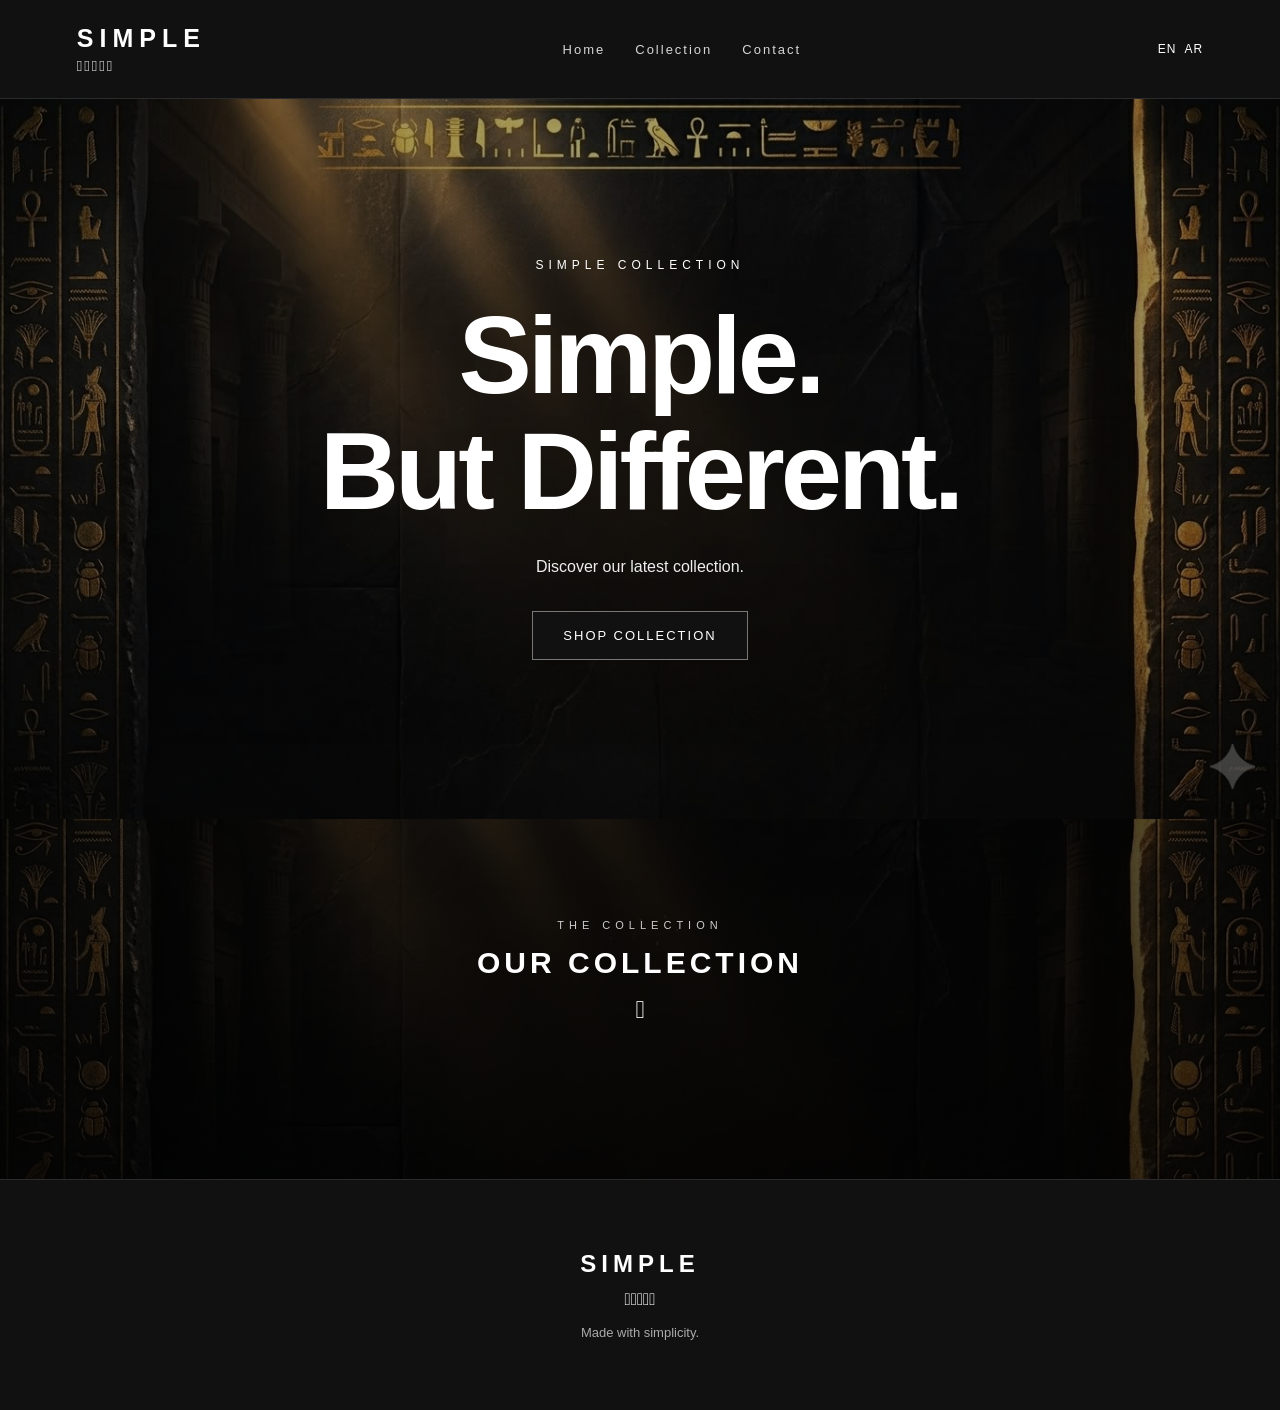
==== index.html @ 3745e24d "Update index.html" ====
<!DOCTYPE html>
<html lang="en">
<head>
    <meta charset="UTF-8">
    <meta
        name="viewport"
        content="width=device-width, initial-scale=1.0"
    >
    <title>SIMPLE</title>
    <link
        rel="stylesheet"
        href="style.css"
    >
</head>
<body>
    <!-- =========================
         HEADER
         ========================= -->
    <header>
        <a
            href="index.html"
            class="logo"
        >
            <div class="logo-main">
                SIMPLE
            </div>
            <div class="logo-hieroglyph">
                𓋹𓅓𓊃𓏏𓃭
            </div>
        </a>
        <nav>
            <a href="#home">
                Home
            </a>
            <a href="#collection">
                Collection
            </a>
            <a href="#contact">
                Contact
            </a>
        </nav>
        <div class="language">
            <button type="button">
                EN
            </button>
            <button type="button">
                AR
            </button>
        </div>
    </header>
    <!-- =========================
         MAIN
         ========================= -->
    <main>
        <!-- HERO -->
        <section
            id="home"
            class="hero"
        >
            <div class="hero-content">
                <p class="small-title">
                    SIMPLE COLLECTION
                </p>
                <h1>
                    Simple.<br>
                    But Different.
                </h1>
                <p class="hero-description">
                    Discover our latest collection.
                </p>
                <a
                    href="#collection"
                    class="shop-button"
                >
                    SHOP COLLECTION
                </a>
            </div>
        </section>
        <!-- =========================
             COLLECTION
             ========================= -->
        <section
            id="collection"
            class="collection"
        >
            <div class="collection-heading">
                <p class="collection-small-title">
                    THE COLLECTION
                </p>
                <h2>
                    OUR COLLECTION
                </h2>
                <span class="collection-symbol">
                    𓂀
                </span>
            </div>
            <div
                id="products-container"
            ></div>
        </section>
    </main>
    <!-- =========================
         FOOTER
         ========================= -->
    <footer id="contact">
        <h2>
            SIMPLE
        </h2>
        <div class="footer-hieroglyph">
            𓋹𓅓𓊃𓏏𓃭
        </div>
        <p>
            Made with simplicity.
        </p>
    </footer>
    <!-- =========================
         PRODUCT DATA
         ========================= -->
    <script src="products.js"></script>
    <!-- =========================
         MAIN SCRIPT
         ========================= -->
    <script>
        async function displayProducts() {
            const container =
                document.getElementById(
                    "products-container"
                );
            /*
             * Wait for Google Sheets
             * products to load.
             */
            const loadedProducts =
                await loadProducts();
            /*
             * Clear old products.
             */
            container.innerHTML = "";
            /*
             * Create product cards.
             */
            loadedProducts.forEach(
                product => {
                    const card =
                        document.createElement(
                            "div"
                        );
                    card.className =
                        "product-card";
                    /*
                     * Use the newest image
                     * coming from Google Sheets.
                     */
                    const productImage =
                        product.image ||
                        (
                            Array.isArray(
                                product.images
                            )
                                ? product.images[0]
                                : ""
                        );
                    card.innerHTML = `
                        <div
                            class="product-image-wrapper"
                        >
                            <img
                                src="${productImage}"
                                alt="${product.name}"
                                class="product-image"
                            >
                        </div>
                        <div
                            class="product-card-content"
                        >
                            <div
                                class="product-symbol"
                            >
                                𓂀
                            </div>
                            <h3>
                                ${product.name}
                            </h3>
                            <p
                                class="product-price"
                            >
                                ${product.price} EGP
                            </p>
                            <a
                                href="product.html?id=${product.id}"
                                class="product-order-button"
                            >
                                ORDER NOW
                            </a>
                        </div>
                    `;
                    container.appendChild(
                        card
                    );
                }
            );
        }
        /*
         * Start loading products.
         */
        displayProducts();
    </script>
</body>
</html>
---- style.css ----
* {
    margin: 0;
    padding: 0;
    box-sizing: border-box;
}
html {
    scroll-behavior: smooth;
}
body {
    font-family: Arial, sans-serif;
    background: #0b0b0b;
    color: #ffffff;
}
/* =========================
   HEADER
========================= */
header {
    width: 100%;
    padding: 24px 6%;
    display: flex;
    justify-content: space-between;
    align-items: center;
    background: #111111;
    border-bottom: 1px solid #2b2b2b;
    position: relative;
    z-index: 10;
}
.logo {
    text-decoration: none;
    display: flex;
    flex-direction: column;
    align-items: flex-start;
}
.logo-main {
    font-size: 25px;
    font-weight: bold;
    letter-spacing: 6px;
    color: #ffffff;
}
.logo-hieroglyph {
    font-size: 15px;
    margin-top: 4px;
    letter-spacing: 2px;
    color: #ffffff;
}
nav {
    display: flex;
    gap: 30px;
}
nav a {
    text-decoration: none;
    color: #d6d6d6;
    font-size: 13px;
    letter-spacing: 2px;
    transition: 0.3s;
}
nav a:hover {
    color: #ffffff;
}
.language {
    display: flex;
    gap: 8px;
}
.language button {
    background: none;
    border: none;
    color: #ffffff;
    cursor: pointer;
    font-size: 12px;
    letter-spacing: 1px;
}
/* =========================
   HERO
========================= */
.hero {
    min-height: 80vh;
    display: flex;
    justify-content: center;
    align-items: center;
    text-align: center;
    padding: 70px 20px;
    background-image:
        linear-gradient(
            rgba(0, 0, 0, 0.35),
            rgba(0, 0, 0, 0.55)
        ),
        url("hero-bg.jpg.jpeg");
    background-size: cover;
    background-position: center;
    background-repeat: no-repeat;
    color: #ffffff;
}
.hero-content {
    max-width: 900px;
}
.small-title {
    font-size: 12px;
    letter-spacing: 5px;
    margin-bottom: 25px;
}
.hero h1 {
    font-size: clamp(55px, 9vw, 110px);
    line-height: 1.05;
    letter-spacing: -4px;
    margin-bottom: 30px;
}
.hero-description {
    font-size: 16px;
    margin-bottom: 35px;
    color: #eeeeee;
}
.shop-button {
    display: inline-block;
    text-decoration: none;
    color: #ffffff;
    background: #111111;
    border: 1px solid #777777;
    padding: 16px 30px;
    font-size: 13px;
    letter-spacing: 2px;
    transition: 0.3s;
}
.shop-button:hover {
    background: #ffffff;
    color: #111111;
}
/* =========================
   COLLECTION
========================= */
.collection {
    position: relative;
    padding: 100px 6%;
    background-image:
        linear-gradient(
            rgba(0, 0, 0, 0.68),
            rgba(0, 0, 0, 0.78)
        ),
        url("hero-bg.jpg.jpeg");
    background-size: cover;
    background-position: center;
    background-repeat: no-repeat;
    color: #ffffff;
}
.collection-heading {
    text-align: center;
    margin-bottom: 55px;
}
.collection-small-title {
    font-size: 11px;
    letter-spacing: 5px;
    margin-bottom: 15px;
    color: #cccccc;
}
.collection h2 {
    color: #ffffff;
    font-size: 30px;
    letter-spacing: 4px;
}
.collection-symbol {
    display: block;
    margin-top: 15px;
    font-size: 25px;
}
/* =========================
   PRODUCTS GRID
========================= */
#products-container {
    display: grid;
    grid-template-columns:
        repeat(auto-fit, minmax(280px, 300px));
    justify-content: center;
    gap: 45px;
}
/* =========================
   PRODUCT CARD
========================= */
.product-card {
    width: 100%;
    text-align: center;
    background: rgba(10, 10, 10, 0.82);
    border: 1px solid rgba(255, 255, 255, 0.15);
    overflow: hidden;
    transition: transform 0.3s ease,
                border-color 0.3s ease;
}
.product-card:hover {
    transform: translateY(-6px);
    border-color: rgba(255, 255, 255, 0.4);
}
/* PRODUCT IMAGE */
.product-image-wrapper {
    width: 100%;
    height: 390px;
    overflow: hidden;
}
.product-image {
    width: 100%;
    height: 100%;
    object-fit: cover;
    display: block;
    transition: transform 0.5s ease;
}
.product-card:hover .product-image {
    transform: scale(1.03);
}
/* PRODUCT INFO */
.product-card-content {
    padding: 24px 20px 28px;
}
.product-symbol {
    font-size: 18px;
    margin-bottom: 8px;
}
.product-card h3 {
    font-size: 18px;
    letter-spacing: 2px;
    color: #ffffff;
}
.product-price {
    margin: 12px 0 20px;
    color: #d6d6d6;
    font-size: 14px;
    letter-spacing: 1px;
}
/* ORDER BUTTON */
.product-order-button {
    display: inline-block;
    text-decoration: none;
    padding: 13px 28px;
    background: #171717;
    border: 1px solid #777777;
    color: #ffffff;
    font-size: 12px;
    letter-spacing: 2px;
    transition: 0.3s;
}
.product-order-button:hover {
    background: #ffffff;
    color: #111111;
}
/* =========================
   PRODUCT PAGE
========================= */
.product-page {
    min-height: 80vh;
    display: grid;
    grid-template-columns:
        minmax(300px, 1fr)
        minmax(300px, 1fr);
    gap: 70px;
    padding: 80px 7%;
    background-image:
        linear-gradient(
            rgba(0, 0, 0, 0.65),
            rgba(0, 0, 0, 0.78)
        ),
        url("hero-bg.jpg.jpeg");
    background-size: cover;
    background-position: center;
}
/* PRODUCT IMAGE */
.product-images {
    display: flex;
    justify-content: center;
    align-items: flex-start;
}
#main-product-image {
    width: 100%;
    max-width: 520px;
    height: 650px;
    object-fit: cover;
    display: block;
    border: 1px solid rgba(255, 255, 255, 0.15);
}
/* PRODUCT INFO */
.product-info {
    padding: 20px 0;
}
.product-info h1 {
    font-size: clamp(35px, 5vw, 65px);
    letter-spacing: 3px;
    margin-bottom: 15px;
}
#product-price {
    font-size: 18px;
    color: #d6d6d6;
    margin-bottom: 40px;
}
/* OPTIONS */
.product-option {
    margin-bottom: 30px;
}
.product-option h3 {
    font-size: 12px;
    letter-spacing: 2px;
    margin-bottom: 12px;
    color: #cccccc;
}
#colors,
#sizes {
    display: flex;
    flex-wrap: wrap;
    gap: 10px;
}
.option-button {
    padding: 11px 20px;
    background: #111111;
    border: 1px solid #666666;
    color: #ffffff;
    cursor: pointer;
    font-size: 12px;
    letter-spacing: 1px;
    transition: 0.3s;
}
.option-button:hover,
.option-button.active {
    background: #ffffff;
    color: #111111;
}
/* QUANTITY */
#quantity {
    width: 100px;
    padding: 12px;
    background: #111111;
    border: 1px solid #666666;
    color: #ffffff;
    font-size: 14px;
}
/* ORDER DETAILS */
.order-details {
    margin-top: 45px;
    padding-top: 35px;
    border-top: 1px solid rgba(255, 255, 255, 0.15);
}
.order-details h2 {
    font-size: 18px;
    letter-spacing: 3px;
    margin-bottom: 25px;
}
/* FORM */
#productOrderForm {
    display: flex;
    flex-direction: column;
    gap: 14px;
}
#productOrderForm input,
#productOrderForm textarea {
    width: 100%;
    padding: 15px;
    background: rgba(15, 15, 15, 0.9);
    border: 1px solid #555555;
    color: #ffffff;
    outline: none;
    font-family: Arial, sans-serif;
}
#productOrderForm textarea {
    min-height: 120px;
    resize: vertical;
}
#productOrderForm input::placeholder,
#productOrderForm textarea::placeholder {
    color: #999999;
}
#productOrderForm button {
    padding: 16px;
    margin-top: 5px;
    background: #ffffff;
    border: none;
    color: #111111;
    cursor: pointer;
    font-size: 12px;
    letter-spacing: 2px;
    transition: 0.3s;
}
#productOrderForm button:hover {
    background: #cccccc;
}
#order-message {
    margin-top: 18px;
    font-size: 14px;
}
/* =========================
   FOOTER
========================= */
footer {
    padding: 70px 6%;
    text-align: center;
    background: #111111;
    color: #ffffff;
    border-top: 1px solid #2b2b2b;
}
footer h2 {
    color: #ffffff;
    letter-spacing: 5px;
    margin-bottom: 12px;
}
.footer-hieroglyph {
    margin-bottom: 15px;
    font-size: 17px;
}
footer p {
    color: #aaaaaa;
    font-size: 13px;
}
/* =========================
   MOBILE
========================= */
@media (max-width: 800px) {
    header {
        padding: 20px;
    }
    nav {
        display: none;
    }
    .hero {
        min-height: 75vh;
        padding: 60px 20px;
    }
    .hero h1 {
        font-size: 58px;
        letter-spacing: -3px;
    }
    .collection {
        padding: 75px 20px;
    }
    #products-container {
        grid-template-columns: 1fr;
        max-width: 360px;
        margin: auto;
    }
    .product-card {
        width: 100%;
    }
    .product-image-wrapper {
        height: 430px;
    }
    .product-page {
        grid-template-columns: 1fr;
        gap: 40px;
        padding: 55px 20px;
    }
    #main-product-image {
        height: 500px;
        max-width: 100%;
    }
    .product-info {
        padding: 0;
    }
    .product-info h1 {
        font-size: 42px;
    }
}
/* SMALL PHONES */
@media (max-width: 450px) {
    .logo-main {
        font-size: 21px;
        letter-spacing: 4px;
    }
    .logo-hieroglyph {
        font-size: 13px;
    }
    .hero h1 {
        font-size: 48px;
    }
    .small-title {
        letter-spacing: 3px;
    }
    .collection h2 {
        font-size: 24px;
    }
    .product-image-wrapper {
        height: 400px;
    }
}
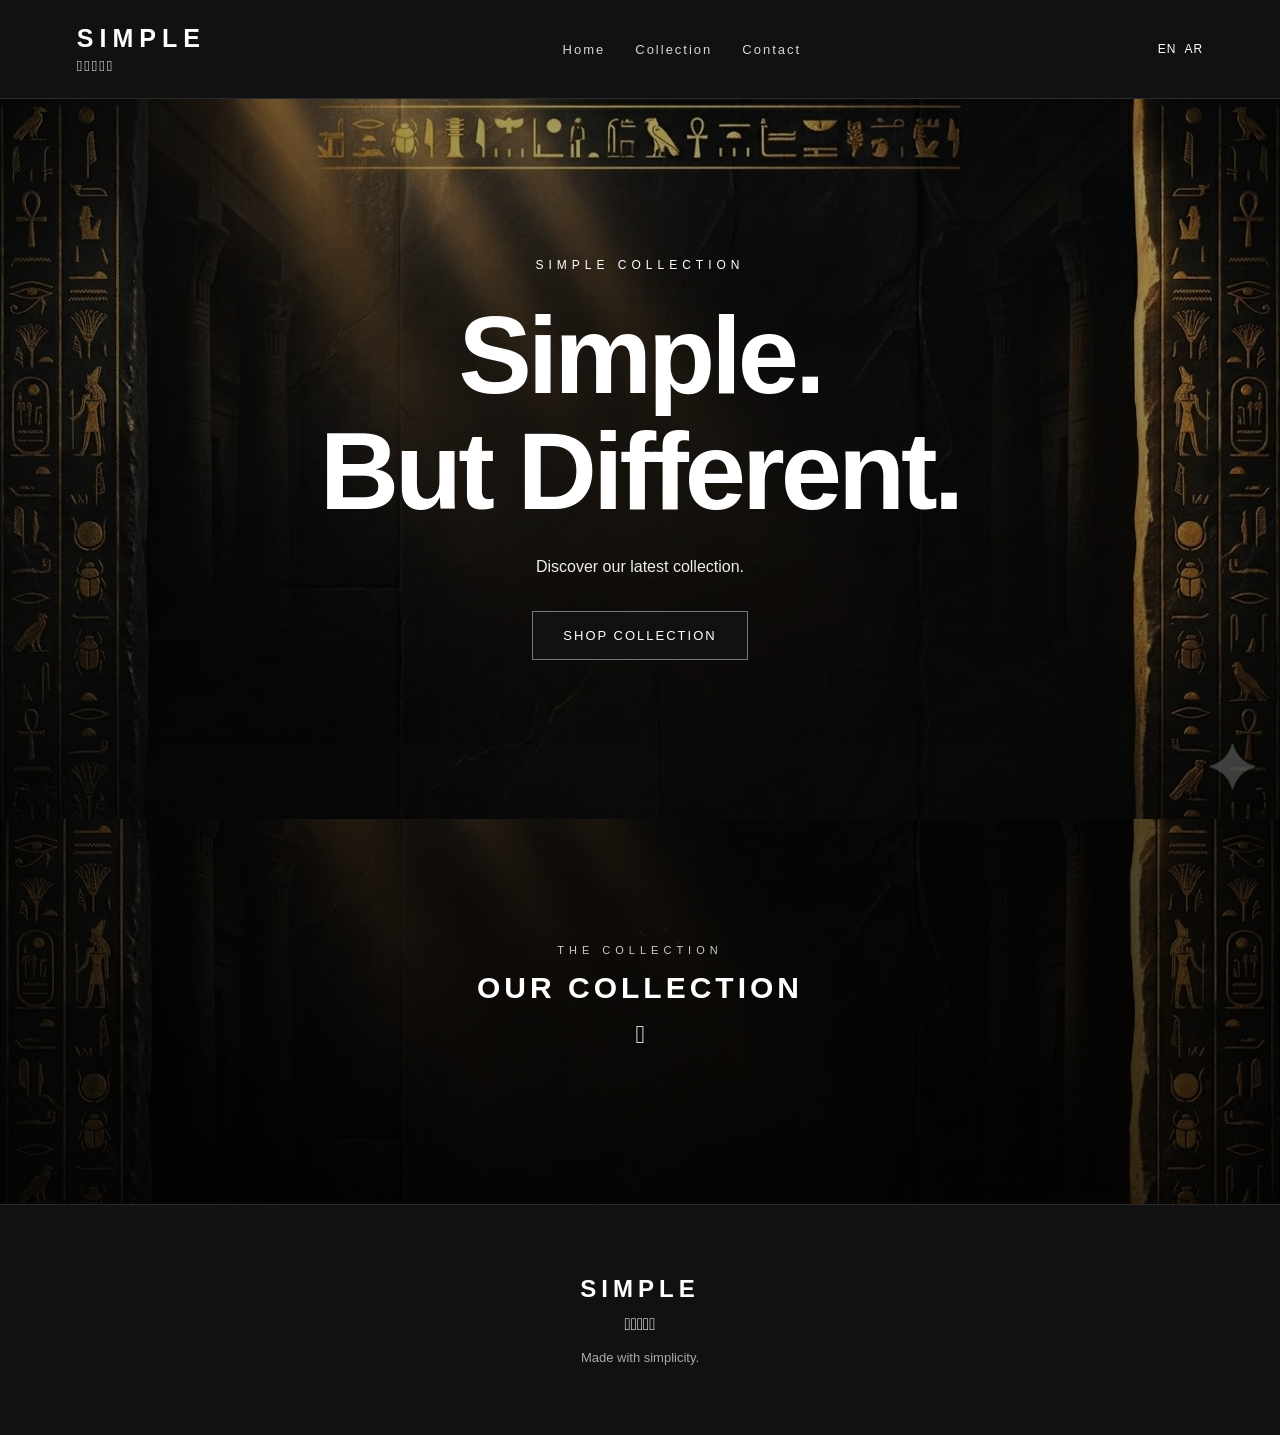
==== commit 360b8124: "Update index.html" ====
--- a/index.html
+++ b/index.html
@@ -12,7 +12,9 @@
         href="style.css"
     >
 </head>
+
 <body>
+
     <!-- =========================
          HEADER
          ========================= -->
@@ -24,58 +26,74 @@
             <div class="logo-main">
                 SIMPLE
             </div>
+
             <div class="logo-hieroglyph">
                 𓋹𓅓𓊃𓏏𓃭
             </div>
         </a>
+
         <nav>
             <a href="#home">
                 Home
             </a>
+
             <a href="#collection">
                 Collection
             </a>
+
             <a href="#contact">
                 Contact
             </a>
         </nav>
+
         <div class="language">
             <button type="button">
                 EN
             </button>
+
             <button type="button">
                 AR
             </button>
         </div>
     </header>
+
+
     <!-- =========================
          MAIN
          ========================= -->
     <main>
+
         <!-- HERO -->
         <section
             id="home"
             class="hero"
         >
             <div class="hero-content">
+
                 <p class="small-title">
                     SIMPLE COLLECTION
                 </p>
+
                 <h1>
                     Simple.<br>
                     But Different.
                 </h1>
+
                 <p class="hero-description">
                     Discover our latest collection.
                 </p>
+
                 <a
                     href="#collection"
                     class="shop-button"
                 >
                     SHOP COLLECTION
                 </a>
+
             </div>
         </section>
+
+
         <!-- =========================
              COLLECTION
              ========================= -->
@@ -83,73 +101,103 @@
             id="collection"
             class="collection"
         >
+
             <div class="collection-heading">
+
                 <p class="collection-small-title">
                     THE COLLECTION
                 </p>
+
                 <h2>
                     OUR COLLECTION
                 </h2>
+
                 <span class="collection-symbol">
                     𓂀
                 </span>
+
             </div>
+
+
             <div
                 id="products-container"
             ></div>
+
         </section>
+
     </main>
+
+
     <!-- =========================
          FOOTER
          ========================= -->
     <footer id="contact">
+
         <h2>
             SIMPLE
         </h2>
+
         <div class="footer-hieroglyph">
             𓋹𓅓𓊃𓏏𓃭
         </div>
+
         <p>
             Made with simplicity.
         </p>
+
     </footer>
+
+
     <!-- =========================
          PRODUCT DATA
          ========================= -->
     <script src="products.js"></script>
+
+
     <!-- =========================
          MAIN SCRIPT
          ========================= -->
     <script>
+
         async function displayProducts() {
+
             const container =
                 document.getElementById(
                     "products-container"
                 );
+
+
             /*
              * Wait for Google Sheets
              * products to load.
              */
             const loadedProducts =
                 await loadProducts();
+
+
             /*
              * Clear old products.
              */
             container.innerHTML = "";
+
+
             /*
              * Create product cards.
              */
             loadedProducts.forEach(
                 product => {
+
                     const card =
                         document.createElement(
                             "div"
                         );
+
                     card.className =
                         "product-card";
-                    /*
-                     * Use the newest image
-                     * coming from Google Sheets.
+
+
+                    /*
+                     * Product image
                      */
                     const productImage =
                         product.image ||
@@ -160,50 +208,142 @@
                                 ? product.images[0]
                                 : ""
                         );
+
+
+                    /*
+                     * Product status
+                     */
+                    const status =
+                        String(
+                            product.status ||
+                            "Available"
+                        )
+                        .trim()
+                        .toUpperCase();
+
+
+                    /*
+                     * Create status badge
+                     */
+                    let statusBadge = "";
+
+                    if (status === "NEW") {
+
+                        statusBadge = `
+                            <div class="product-status-badge new-badge">
+                                NEW
+                            </div>
+                        `;
+
+                    } else if (
+                        status === "SOLD OUT"
+                    ) {
+
+                        statusBadge = `
+                            <div class="product-status-badge soldout-badge">
+                                SOLD OUT
+                            </div>
+                        `;
+
+                    }
+
+
+                    /*
+                     * Create order button
+                     */
+                    let orderButton = "";
+
+
+                    if (status === "SOLD OUT") {
+
+                        orderButton = `
+                            <span
+                                class="product-order-button sold-out-button"
+                            >
+                                SOLD OUT
+                            </span>
+                        `;
+
+                    } else {
+
+                        orderButton = `
+                            <a
+                                href="product.html?id=${product.id}"
+                                class="product-order-button"
+                            >
+                                ORDER NOW
+                            </a>
+                        `;
+
+                    }
+
+
+                    /*
+                     * Product card
+                     */
                     card.innerHTML = `
+
                         <div
                             class="product-image-wrapper"
                         >
+
                             <img
                                 src="${productImage}"
                                 alt="${product.name}"
                                 class="product-image"
                             >
+
+                            ${statusBadge}
+
                         </div>
+
+
                         <div
                             class="product-card-content"
                         >
+
                             <div
                                 class="product-symbol"
                             >
                                 𓂀
                             </div>
+
+
                             <h3>
                                 ${product.name}
                             </h3>
+
+
                             <p
                                 class="product-price"
                             >
                                 ${product.price} EGP
                             </p>
-                            <a
-                                href="product.html?id=${product.id}"
-                                class="product-order-button"
-                            >
-                                ORDER NOW
-                            </a>
+
+
+                            ${orderButton}
+
                         </div>
+
                     `;
+
+
                     container.appendChild(
                         card
                     );
+
                 }
             );
+
         }
+
+
         /*
          * Start loading products.
          */
         displayProducts();
+
     </script>
+
 </body>
 </html>
--- a/style.css
+++ b/style.css
@@ -129,7 +129,8 @@
 ========================= */
 .collection {
     position: relative;
-    padding: 100px 6%;
+    /* زودنا المسافة فوق شوية */
+    padding: 125px 6% 100px;
     background-image:
         linear-gradient(
             rgba(0, 0, 0, 0.68),
@@ -180,8 +181,9 @@
     background: rgba(10, 10, 10, 0.82);
     border: 1px solid rgba(255, 255, 255, 0.15);
     overflow: hidden;
-    transition: transform 0.3s ease,
-                border-color 0.3s ease;
+    transition:
+        transform 0.3s ease,
+        border-color 0.3s ease;
 }
 .product-card:hover {
     transform: translateY(-6px);
@@ -421,18 +423,43 @@
         letter-spacing: -3px;
     }
     .collection {
-        padding: 75px 20px;
-    }
+        /* العنوان ينزل شوية */
+        padding: 105px 12px 75px;
+    }
+    /* =========================
+       MOBILE PRODUCTS
+    ========================= */
     #products-container {
-        grid-template-columns: 1fr;
-        max-width: 360px;
+        /* منتجين جنب بعض */
+        grid-template-columns:
+            repeat(2, minmax(0, 1fr));
+        width: 100%;
+        max-width: 100%;
+        gap: 12px;
         margin: auto;
     }
     .product-card {
         width: 100%;
     }
     .product-image-wrapper {
-        height: 430px;
+        /* تصغير الصورة عشان الكارتين يدخلوا */
+        height: 260px;
+    }
+    .product-card-content {
+        padding: 18px 8px 20px;
+    }
+    .product-card h3 {
+        font-size: 13px;
+        letter-spacing: 1px;
+    }
+    .product-price {
+        margin: 9px 0 15px;
+        font-size: 12px;
+    }
+    .product-order-button {
+        padding: 10px 12px;
+        font-size: 10px;
+        letter-spacing: 1px;
     }
     .product-page {
         grid-template-columns: 1fr;
@@ -450,7 +477,9 @@
         font-size: 42px;
     }
 }
-/* SMALL PHONES */
+/* =========================
+   SMALL PHONES
+========================= */
 @media (max-width: 450px) {
     .logo-main {
         font-size: 21px;
@@ -465,10 +494,27 @@
     .small-title {
         letter-spacing: 3px;
     }
+    .collection {
+        /* مسافة إضافية بسيطة للموبايلات الصغيرة */
+        padding-top: 115px;
+    }
     .collection h2 {
         font-size: 24px;
     }
+    .collection-heading {
+        margin-bottom: 35px;
+    }
     .product-image-wrapper {
-        height: 400px;
-    }
-}+        height: 240px;
+    }
+    .product-card-content {
+        padding: 16px 6px 18px;
+    }
+    .product-card h3 {
+        font-size: 12px;
+    }
+    .product-order-button {
+        padding: 9px 10px;
+        font-size: 9px;
+    }
+}
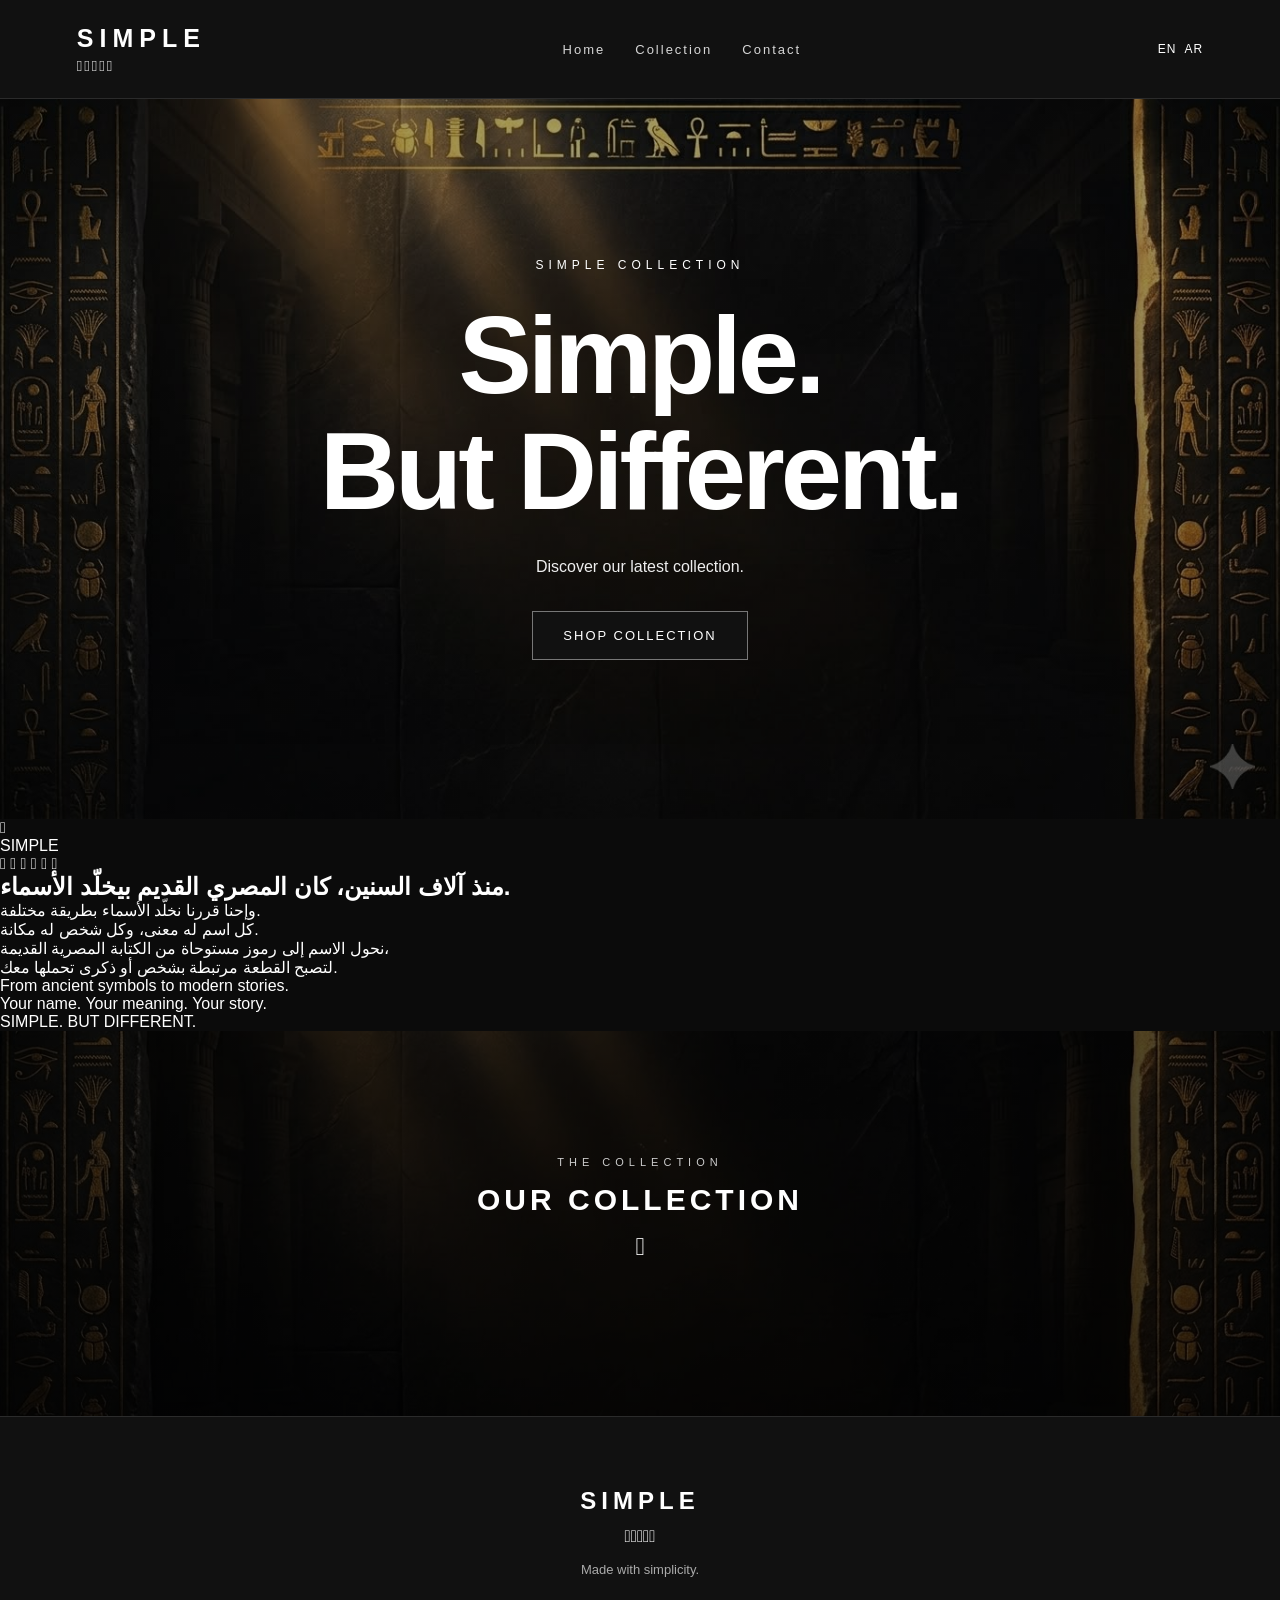
==== commit cdad7f75: "Update index.html" ====
--- a/index.html
+++ b/index.html
@@ -9,7 +9,7 @@
     <title>SIMPLE</title>
     <link
         rel="stylesheet"
-        href="style.css"
+        href="style.css?v=2"
     >
 </head>
 
@@ -95,6 +95,58 @@
 
 
         <!-- =========================
+     BRAND STORY
+     ========================= -->
+<section class="brand-story">
+
+    <div class="papyrus">
+
+        <div class="papyrus-top-symbol">
+            𓂀
+        </div>
+
+        <div class="papyrus-title">
+            SIMPLE
+        </div>
+
+        <div class="papyrus-subtitle">
+            𓋹 𓏏 𓊃 𓅓 𓊪 𓃭
+        </div>
+
+        <div class="papyrus-divider"></div>
+
+        <h2>
+            منذ آلاف السنين، كان المصري القديم بيخلّد الأسماء.
+        </h2>
+
+        <p class="story-highlight">
+            وإحنا قررنا نخلّد الأسماء بطريقة مختلفة.
+        </p>
+
+        <p class="story-text">
+            كل اسم له معنى، وكل شخص له مكانة.
+            <br>
+            نحول الاسم إلى رموز مستوحاة من الكتابة المصرية القديمة،
+            <br>
+            لتصبح القطعة مرتبطة بشخص أو ذكرى تحملها معك.
+        </p>
+
+        <p class="story-english">
+            From ancient symbols to modern stories.
+            <br>
+            Your name. Your meaning. Your story.
+        </p>
+
+        <div class="papyrus-divider"></div>
+
+        <div class="story-ending">
+            SIMPLE. BUT DIFFERENT.
+        </div>
+
+    </div>
+
+</section>
+        <!-- =========================
              COLLECTION
              ========================= -->
         <section
@@ -151,7 +203,7 @@
     <!-- =========================
          PRODUCT DATA
          ========================= -->
-    <script src="products.js"></script>
+    <script src="products.js?v=2"></script>
 
 
     <!-- =========================
--- a/style.css
+++ b/style.css
@@ -518,3 +518,47 @@
         font-size: 9px;
     }
 }
+/* =========================
+   PRODUCT STATUS BADGES
+   ========================= */
+
+.product-image-wrapper {
+    position: relative;
+}
+
+.product-status-badge {
+    position: absolute;
+    top: 12px;
+    left: 12px;
+    z-index: 5;
+
+    padding: 7px 12px;
+
+    font-size: 11px;
+    font-weight: 700;
+    letter-spacing: 1.5px;
+
+    border: 1px solid rgba(255, 255, 255, 0.35);
+
+    background: rgba(0, 0, 0, 0.75);
+
+    backdrop-filter: blur(6px);
+
+    color: white;
+
+    border-radius: 2px;
+}
+
+.new-badge {
+    border-color: rgba(255, 255, 255, 0.55);
+}
+
+.soldout-badge {
+    background: rgba(120, 0, 0, 0.85);
+    border-color: rgba(255, 255, 255, 0.45);
+}
+
+.sold-out-button {
+    opacity: 0.55;
+    cursor: not-allowed;
+}
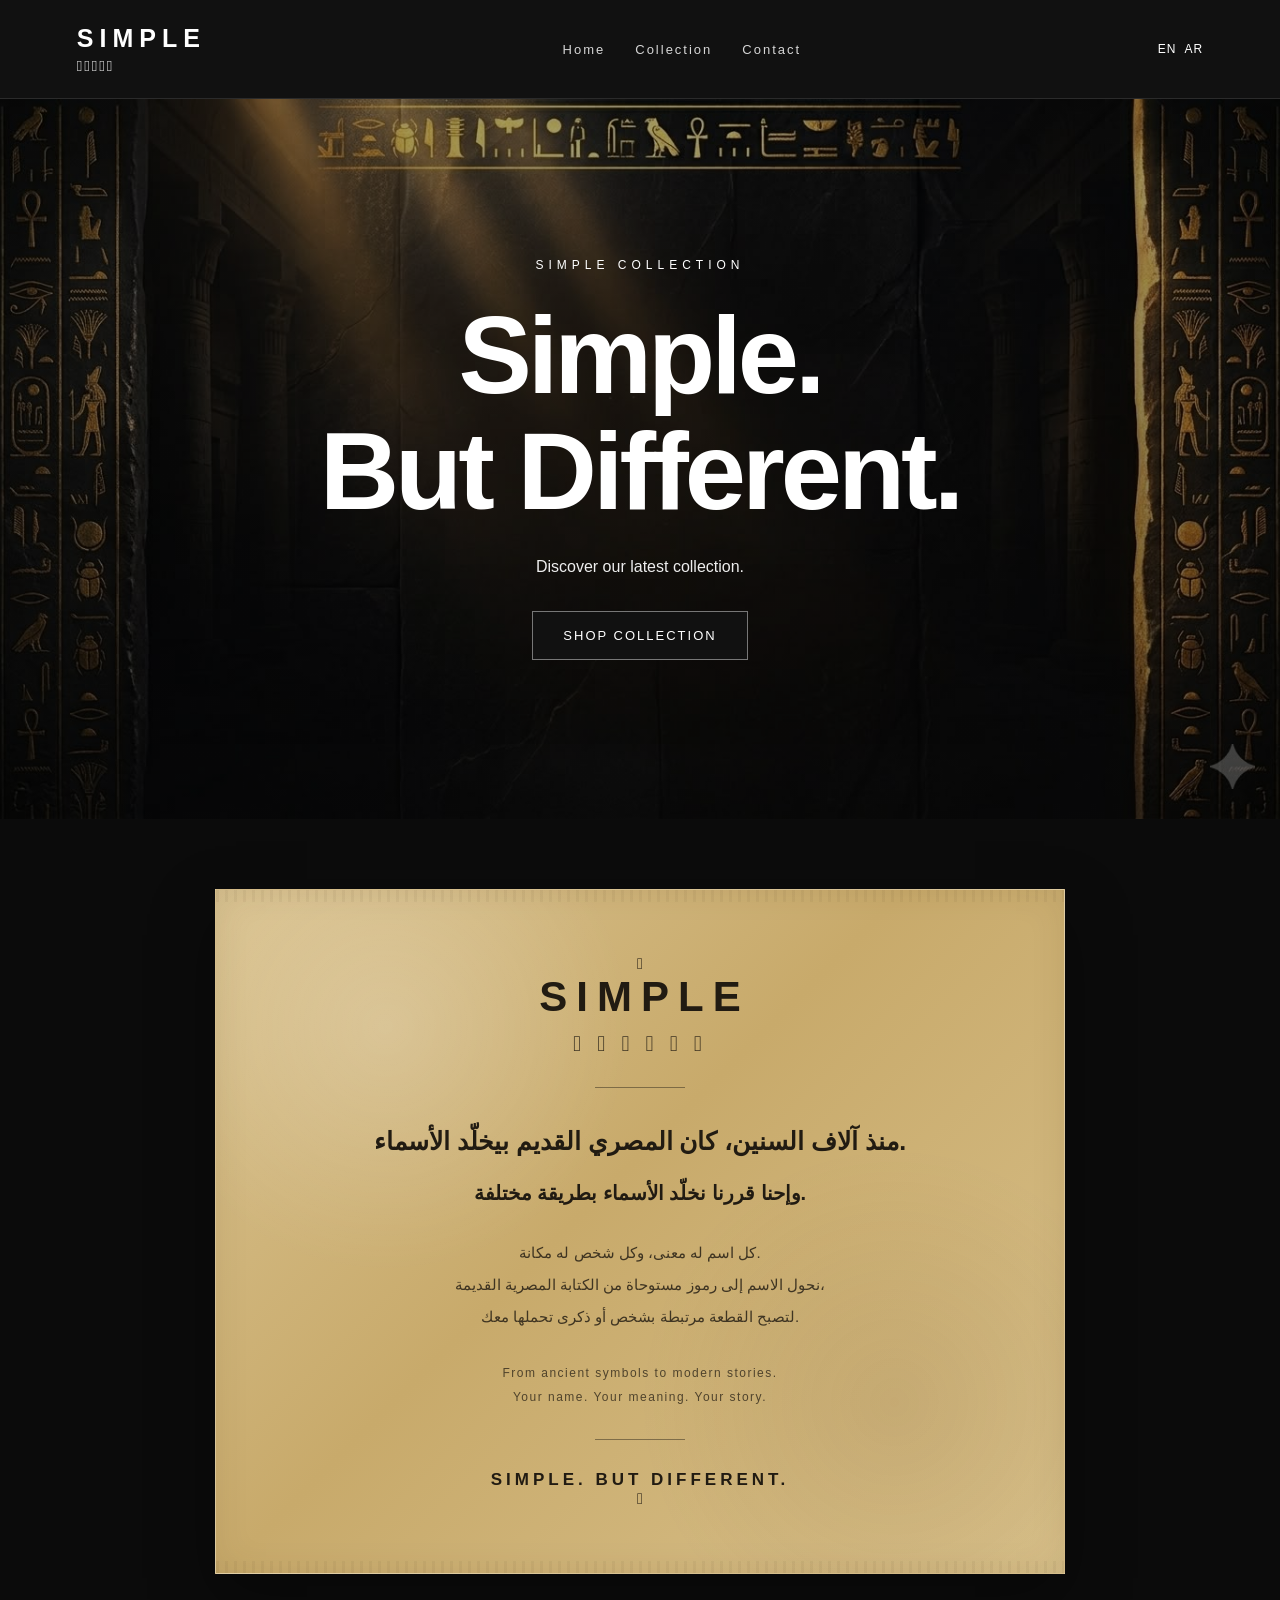
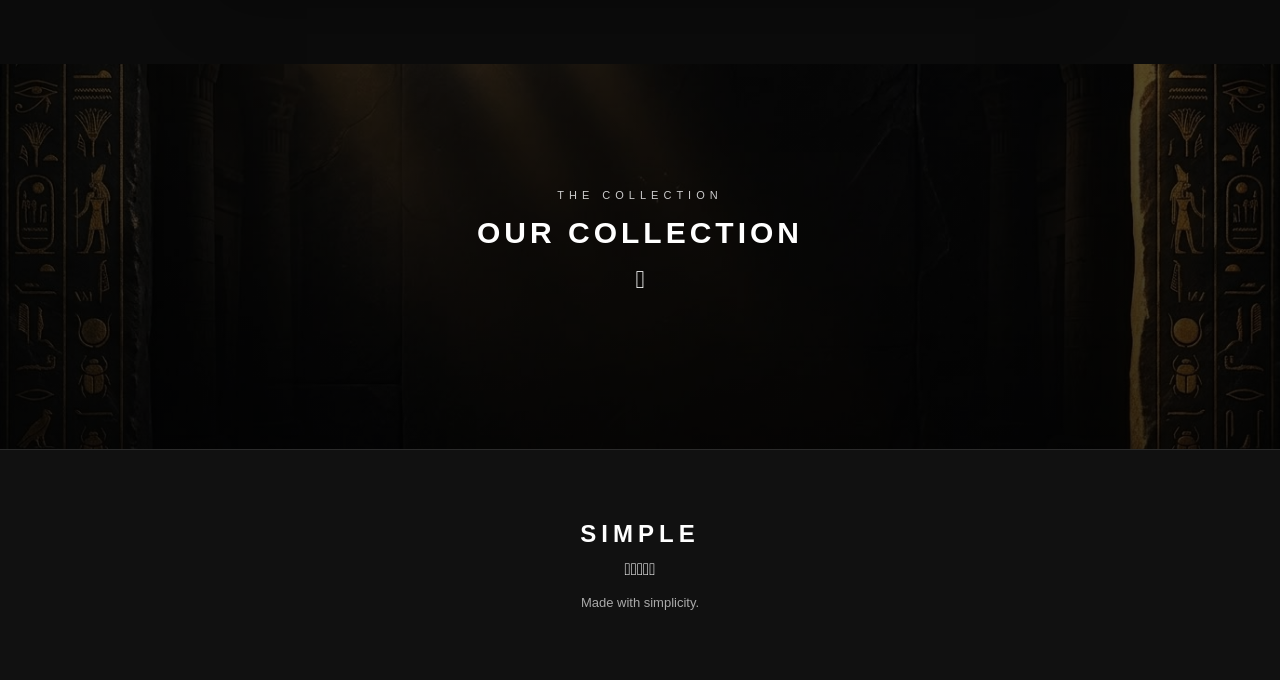
==== commit 01983388: "Update index.html" ====
--- a/index.html
+++ b/index.html
@@ -94,14 +94,14 @@
         </section>
 
 
-        <!-- =========================
-     BRAND STORY
+ <!-- =========================
+     SIMPLE BRAND STORY
      ========================= -->
 <section class="brand-story">
 
     <div class="papyrus">
 
-        <div class="papyrus-top-symbol">
+        <div class="papyrus-decoration top">
             𓂀
         </div>
 
@@ -141,6 +141,10 @@
 
         <div class="story-ending">
             SIMPLE. BUT DIFFERENT.
+        </div>
+
+        <div class="papyrus-decoration bottom">
+            𓂀
         </div>
 
     </div>
--- a/style.css
+++ b/style.css
@@ -562,3 +562,276 @@
     opacity: 0.55;
     cursor: not-allowed;
 }
+/* =========================
+   SIMPLE BRAND STORY
+   PAPYRUS SECTION
+   ========================= */
+
+.brand-story {
+    width: 100%;
+    padding: 70px 6% 90px;
+
+    display: flex;
+    justify-content: center;
+    align-items: center;
+}
+
+.papyrus {
+    position: relative;
+
+    width: 100%;
+    max-width: 850px;
+
+    padding: 65px 70px;
+
+    text-align: center;
+
+    color: #211b12;
+
+    background:
+        radial-gradient(
+            circle at 20% 20%,
+            rgba(255,255,255,0.18),
+            transparent 28%
+        ),
+        radial-gradient(
+            circle at 80% 75%,
+            rgba(90,55,20,0.10),
+            transparent 30%
+        ),
+        linear-gradient(
+            135deg,
+            #d9c28f,
+            #c8aa6b 45%,
+            #d8c08a
+        );
+
+    border: 1px solid rgba(255,255,255,0.18);
+
+    box-shadow:
+        0 25px 60px rgba(0,0,0,0.35),
+        inset 0 0 35px rgba(70,45,15,0.10);
+
+    overflow: hidden;
+}
+
+
+/* Papyrus edge effect */
+
+.papyrus::before,
+.papyrus::after {
+    content: "";
+
+    position: absolute;
+
+    left: 0;
+    right: 0;
+
+    height: 12px;
+
+    background:
+        repeating-linear-gradient(
+            90deg,
+            rgba(65,45,20,0.12) 0px,
+            rgba(65,45,20,0.12) 3px,
+            transparent 3px,
+            transparent 9px
+        );
+
+    opacity: 0.45;
+}
+
+.papyrus::before {
+    top: 0;
+}
+
+.papyrus::after {
+    bottom: 0;
+}
+
+
+/* Top symbol */
+
+.papyrus-top-symbol {
+    font-size: 30px;
+    margin-bottom: 12px;
+
+    opacity: 0.85;
+}
+
+
+/* SIMPLE */
+
+.papyrus-title {
+    font-size: 42px;
+    font-weight: 700;
+
+    letter-spacing: 9px;
+
+    margin-left: 9px;
+}
+
+
+/* Egyptian inspired decoration */
+
+.papyrus-subtitle {
+    margin-top: 10px;
+
+    font-size: 22px;
+
+    letter-spacing: 5px;
+
+    opacity: 0.85;
+}
+
+
+/* Divider */
+
+.papyrus-divider {
+    width: 90px;
+    height: 1px;
+
+    margin: 30px auto;
+
+    background:
+        rgba(33,27,18,0.45);
+}
+
+
+/* Main Arabic headline */
+
+.papyrus h2 {
+    max-width: 700px;
+
+    margin: 0 auto;
+
+    font-size: 25px;
+
+    line-height: 1.9;
+
+    font-weight: 600;
+}
+
+
+/* Highlight */
+
+.story-highlight {
+    margin: 8px auto 0;
+
+    font-size: 20px;
+
+    line-height: 1.9;
+
+    font-weight: 600;
+}
+
+
+/* Explanation */
+
+.story-text {
+    max-width: 650px;
+
+    margin: 25px auto 0;
+
+    font-size: 15px;
+
+    line-height: 2.15;
+
+    opacity: 0.82;
+}
+
+
+/* English */
+
+.story-english {
+    max-width: 600px;
+
+    margin: 28px auto 0;
+
+    font-size: 12px;
+
+    line-height: 2;
+
+    letter-spacing: 1.5px;
+
+    opacity: 0.72;
+}
+
+
+/* Ending */
+
+.story-ending {
+    font-size: 17px;
+
+    font-weight: 700;
+
+    letter-spacing: 4px;
+
+    margin-top: 5px;
+}
+
+
+/* =========================
+   MOBILE
+   ========================= */
+
+@media (max-width: 600px) {
+
+    .brand-story {
+        padding: 45px 12px 65px;
+    }
+
+    .papyrus {
+        padding: 48px 22px;
+    }
+
+    .papyrus-top-symbol {
+        font-size: 26px;
+    }
+
+    .papyrus-title {
+        font-size: 31px;
+
+        letter-spacing: 6px;
+
+        margin-left: 6px;
+    }
+
+    .papyrus-subtitle {
+        font-size: 18px;
+
+        letter-spacing: 3px;
+    }
+
+    .papyrus h2 {
+        font-size: 20px;
+
+        line-height: 1.9;
+    }
+
+    .story-highlight {
+        font-size: 17px;
+
+        line-height: 1.9;
+    }
+
+    .story-text {
+        font-size: 13px;
+
+        line-height: 2.1;
+    }
+
+    .story-english {
+        font-size: 10px;
+
+        line-height: 1.9;
+
+        letter-spacing: 1px;
+    }
+
+    .story-ending {
+        font-size: 13px;
+
+        letter-spacing: 2.5px;
+    }
+}
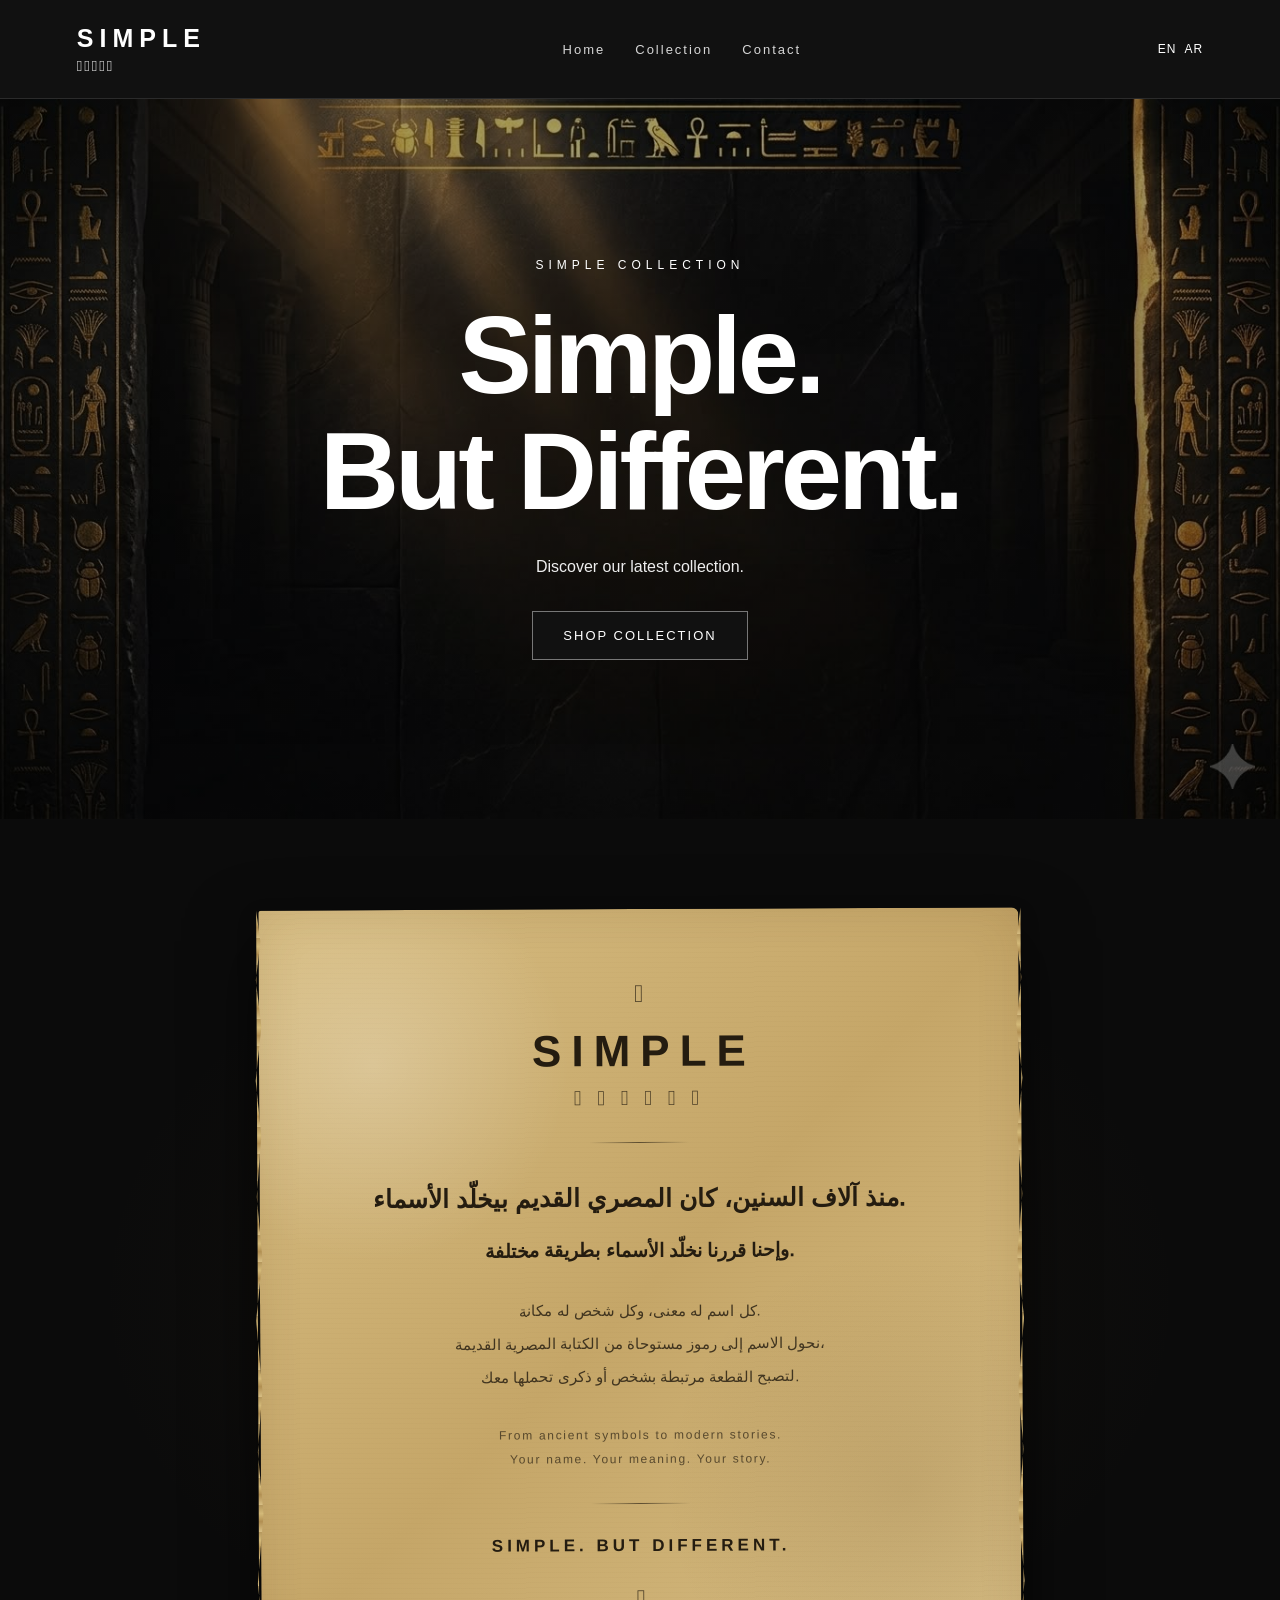
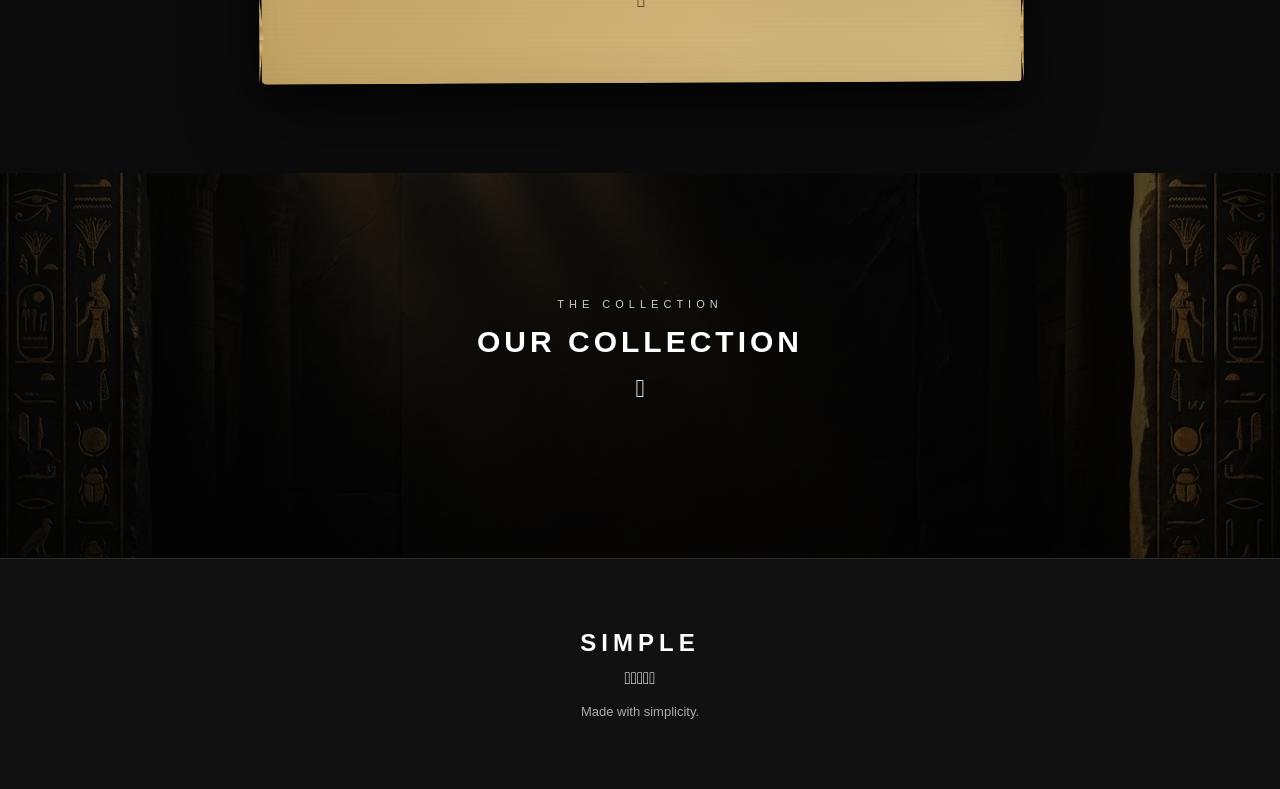
==== commit 38fd7f89: "Update index.html" ====
--- a/index.html
+++ b/index.html
@@ -9,7 +9,7 @@
     <title>SIMPLE</title>
     <link
         rel="stylesheet"
-        href="style.css?v=2"
+        href="style.css"
     >
 </head>
 
@@ -207,7 +207,7 @@
     <!-- =========================
          PRODUCT DATA
          ========================= -->
-    <script src="products.js?v=2"></script>
+    <script src="products.js"></script>
 
 
     <!-- =========================
--- a/style.css
+++ b/style.css
@@ -564,144 +564,234 @@
 }
 /* =========================
    SIMPLE BRAND STORY
-   PAPYRUS SECTION
    ========================= */
 
 .brand-story {
     width: 100%;
-    padding: 70px 6% 90px;
+    min-height: 650px;
+
+    padding: 90px 20px;
 
     display: flex;
     justify-content: center;
     align-items: center;
-}
+
+    position: relative;
+
+    background:
+        radial-gradient(
+            ellipse at center,
+            rgba(139, 105, 48, 0.08),
+            transparent 60%
+        );
+}
+
+
+/* =========================
+   PAPYRUS
+   ========================= */
 
 .papyrus {
     position: relative;
 
-    width: 100%;
-    max-width: 850px;
-
-    padding: 65px 70px;
+    width: min(760px, 92%);
+
+    padding: 70px 65px;
 
     text-align: center;
 
-    color: #211b12;
+    color: #241c10;
 
     background:
         radial-gradient(
-            circle at 20% 20%,
-            rgba(255,255,255,0.18),
+            circle at 15% 20%,
+            rgba(255,255,255,0.22),
+            transparent 22%
+        ),
+        radial-gradient(
+            circle at 85% 75%,
+            rgba(80,50,15,0.12),
             transparent 28%
         ),
-        radial-gradient(
-            circle at 80% 75%,
-            rgba(90,55,20,0.10),
-            transparent 30%
+        repeating-linear-gradient(
+            0deg,
+            rgba(100,70,25,0.025) 0px,
+            rgba(100,70,25,0.025) 1px,
+            transparent 1px,
+            transparent 5px
         ),
         linear-gradient(
             135deg,
-            #d9c28f,
-            #c8aa6b 45%,
-            #d8c08a
+            #d7bd82,
+            #c5a668,
+            #d8bf86
         );
 
-    border: 1px solid rgba(255,255,255,0.18);
-
     box-shadow:
-        0 25px 60px rgba(0,0,0,0.35),
-        inset 0 0 35px rgba(70,45,15,0.10);
-
-    overflow: hidden;
-}
-
-
-/* Papyrus edge effect */
-
-.papyrus::before,
+        0 30px 70px rgba(0,0,0,0.55),
+        0 8px 20px rgba(0,0,0,0.25),
+        inset 0 0 45px rgba(80,50,15,0.12);
+
+    border-radius:
+        3px 7px 4px 5px;
+
+    transform: rotate(-0.25deg);
+}
+
+
+/* =========================
+   IRREGULAR PAPYRUS EDGES
+   ========================= */
+
+.papyrus::before {
+    content: "";
+
+    position: absolute;
+
+    top: 0;
+    bottom: 0;
+    left: -7px;
+
+    width: 12px;
+
+    background:
+        repeating-linear-gradient(
+            180deg,
+            #b3955b 0px,
+            #d3b978 9px,
+            #b18f52 17px,
+            #d6bd82 27px
+        );
+
+    clip-path: polygon(
+        40% 0%,
+        75% 4%,
+        35% 9%,
+        80% 15%,
+        30% 22%,
+        75% 29%,
+        35% 37%,
+        80% 45%,
+        25% 53%,
+        75% 62%,
+        35% 70%,
+        80% 78%,
+        30% 87%,
+        75% 94%,
+        40% 100%
+    );
+}
+
 .papyrus::after {
     content: "";
 
     position: absolute;
 
-    left: 0;
-    right: 0;
-
-    height: 12px;
+    top: 0;
+    bottom: 0;
+    right: -7px;
+
+    width: 12px;
 
     background:
         repeating-linear-gradient(
-            90deg,
-            rgba(65,45,20,0.12) 0px,
-            rgba(65,45,20,0.12) 3px,
-            transparent 3px,
-            transparent 9px
+            180deg,
+            #b3955b 0px,
+            #d3b978 9px,
+            #b18f52 17px,
+            #d6bd82 27px
         );
 
-    opacity: 0.45;
-}
-
-.papyrus::before {
-    top: 0;
-}
-
-.papyrus::after {
-    bottom: 0;
-}
-
-
-/* Top symbol */
-
-.papyrus-top-symbol {
-    font-size: 30px;
-    margin-bottom: 12px;
-
-    opacity: 0.85;
-}
-
-
-/* SIMPLE */
+    clip-path: polygon(
+        60% 0%,
+        25% 4%,
+        65% 9%,
+        20% 15%,
+        70% 22%,
+        25% 29%,
+        65% 37%,
+        20% 45%,
+        75% 53%,
+        25% 62%,
+        65% 70%,
+        20% 78%,
+        70% 87%,
+        25% 94%,
+        60% 100%
+    );
+}
+
+
+/* =========================
+   DECORATIONS
+   ========================= */
+
+.papyrus-decoration {
+    font-size: 25px;
+
+    opacity: 0.75;
+}
+
+.papyrus-decoration.top {
+    margin-bottom: 18px;
+}
+
+.papyrus-decoration.bottom {
+    margin-top: 28px;
+}
+
+
+/* =========================
+   TITLE
+   ========================= */
 
 .papyrus-title {
-    font-size: 42px;
+    font-size: 44px;
+
     font-weight: 700;
 
-    letter-spacing: 9px;
-
-    margin-left: 9px;
-}
-
-
-/* Egyptian inspired decoration */
+    letter-spacing: 10px;
+
+    margin-left: 10px;
+}
 
 .papyrus-subtitle {
     margin-top: 10px;
 
-    font-size: 22px;
+    font-size: 21px;
 
     letter-spacing: 5px;
 
-    opacity: 0.85;
-}
-
-
-/* Divider */
+    opacity: 0.8;
+}
+
+
+/* =========================
+   DIVIDER
+   ========================= */
 
 .papyrus-divider {
-    width: 90px;
+    width: 100px;
     height: 1px;
 
-    margin: 30px auto;
+    margin: 32px auto;
 
     background:
-        rgba(33,27,18,0.45);
-}
-
-
-/* Main Arabic headline */
+        linear-gradient(
+            to right,
+            transparent,
+            rgba(36,28,16,0.65),
+            transparent
+        );
+}
+
+
+/* =========================
+   ARABIC STORY
+   ========================= */
 
 .papyrus h2 {
-    max-width: 700px;
+    max-width: 650px;
 
     margin: 0 auto;
 
@@ -712,53 +802,51 @@
     font-weight: 600;
 }
 
-
-/* Highlight */
-
 .story-highlight {
-    margin: 8px auto 0;
-
-    font-size: 20px;
+    max-width: 600px;
+
+    margin: 10px auto 0;
+
+    font-size: 19px;
 
     line-height: 1.9;
 
     font-weight: 600;
 }
 
-
-/* Explanation */
-
 .story-text {
-    max-width: 650px;
+    max-width: 620px;
 
     margin: 25px auto 0;
 
     font-size: 15px;
 
-    line-height: 2.15;
+    line-height: 2.2;
 
     opacity: 0.82;
 }
 
 
-/* English */
+/* =========================
+   ENGLISH
+   ========================= */
 
 .story-english {
-    max-width: 600px;
-
-    margin: 28px auto 0;
+    margin-top: 30px;
 
     font-size: 12px;
 
     line-height: 2;
 
-    letter-spacing: 1.5px;
-
-    opacity: 0.72;
-}
-
-
-/* Ending */
+    letter-spacing: 1.7px;
+
+    opacity: 0.68;
+}
+
+
+/* =========================
+   ENDING
+   ========================= */
 
 .story-ending {
     font-size: 17px;
@@ -766,8 +854,6 @@
     font-weight: 700;
 
     letter-spacing: 4px;
-
-    margin-top: 5px;
 }
 
 
@@ -778,27 +864,27 @@
 @media (max-width: 600px) {
 
     .brand-story {
-        padding: 45px 12px 65px;
+        min-height: auto;
+
+        padding: 65px 12px 75px;
     }
 
     .papyrus {
-        padding: 48px 22px;
-    }
-
-    .papyrus-top-symbol {
-        font-size: 26px;
+        width: 94%;
+
+        padding: 52px 25px;
     }
 
     .papyrus-title {
-        font-size: 31px;
-
-        letter-spacing: 6px;
-
-        margin-left: 6px;
+        font-size: 32px;
+
+        letter-spacing: 7px;
+
+        margin-left: 7px;
     }
 
     .papyrus-subtitle {
-        font-size: 18px;
+        font-size: 17px;
 
         letter-spacing: 3px;
     }
@@ -810,7 +896,7 @@
     }
 
     .story-highlight {
-        font-size: 17px;
+        font-size: 16px;
 
         line-height: 1.9;
     }
@@ -834,4 +920,8 @@
 
         letter-spacing: 2.5px;
     }
-}
+
+    .papyrus-decoration {
+        font-size: 21px;
+    }
+}
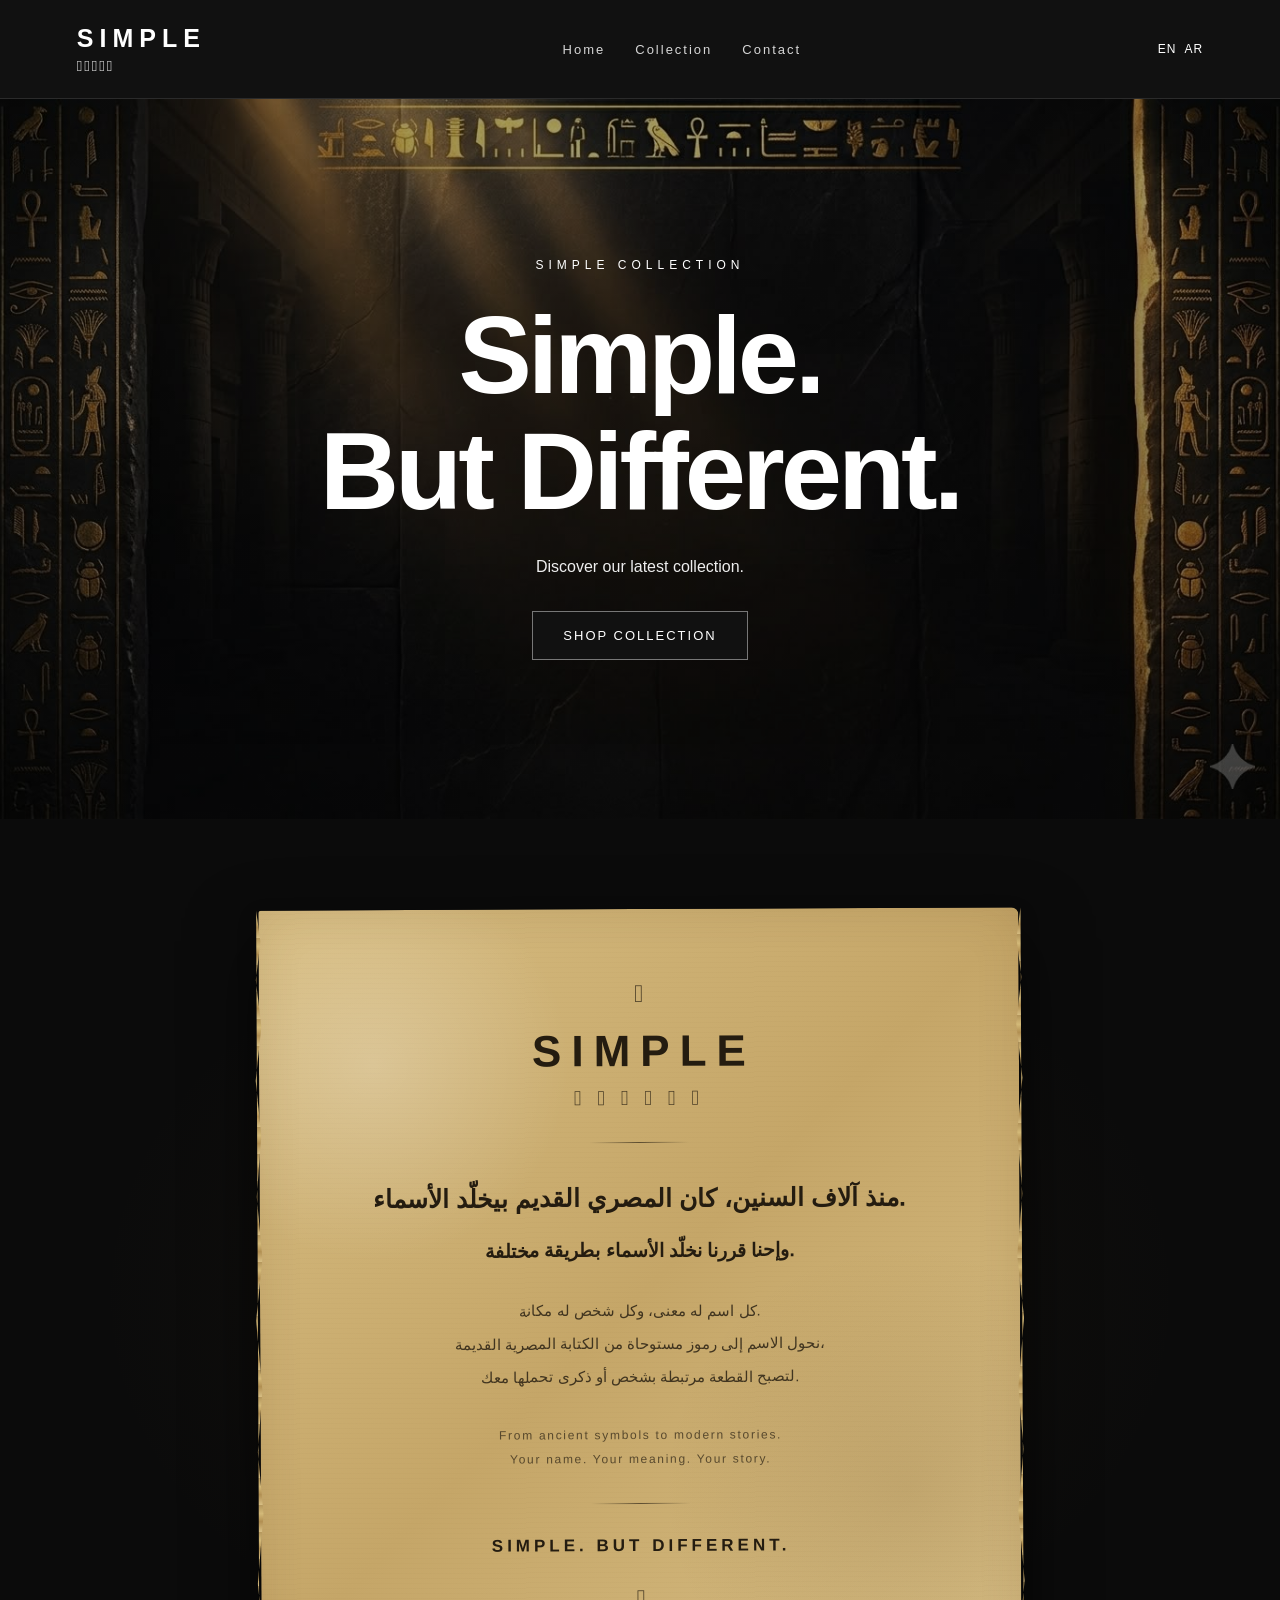
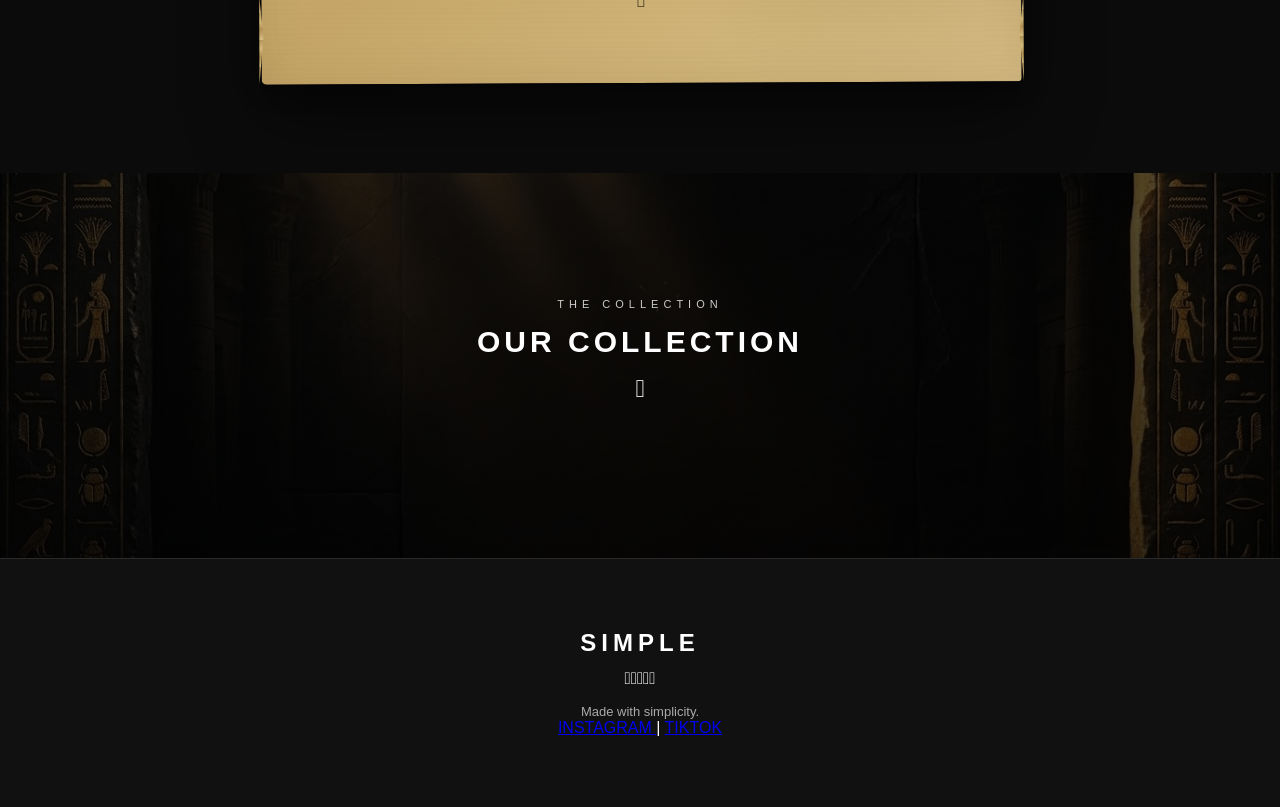
==== commit 09a77dc5: "Update index.html" ====
--- a/index.html
+++ b/index.html
@@ -12,144 +12,108 @@
         href="style.css"
     >
 </head>
-
 <body>
-
     <!-- =========================
          HEADER
          ========================= -->
     <header>
-        <a
-            href="index.html"
-            class="logo"
-        >
+        <a href="index.html" class="logo">
             <div class="logo-main">
                 SIMPLE
             </div>
-
             <div class="logo-hieroglyph">
                 𓋹𓅓𓊃𓏏𓃭
             </div>
         </a>
-
         <nav>
             <a href="#home">
                 Home
             </a>
-
             <a href="#collection">
                 Collection
             </a>
-
             <a href="#contact">
                 Contact
             </a>
         </nav>
-
         <div class="language">
             <button type="button">
                 EN
             </button>
-
             <button type="button">
                 AR
             </button>
         </div>
     </header>
-
-
-    <!-- =========================
-         MAIN
-         ========================= -->
     <main>
-
-        <!-- HERO -->
+        <!-- =========================
+             HERO
+             ========================= -->
         <section
             id="home"
             class="hero"
         >
             <div class="hero-content">
-
                 <p class="small-title">
                     SIMPLE COLLECTION
                 </p>
-
                 <h1>
                     Simple.<br>
                     But Different.
                 </h1>
-
                 <p class="hero-description">
                     Discover our latest collection.
                 </p>
-
                 <a
                     href="#collection"
                     class="shop-button"
                 >
                     SHOP COLLECTION
                 </a>
-
             </div>
         </section>
-
-
- <!-- =========================
-     SIMPLE BRAND STORY
-     ========================= -->
-<section class="brand-story">
-
-    <div class="papyrus">
-
-        <div class="papyrus-decoration top">
-            𓂀
-        </div>
-
-        <div class="papyrus-title">
-            SIMPLE
-        </div>
-
-        <div class="papyrus-subtitle">
-            𓋹 𓏏 𓊃 𓅓 𓊪 𓃭
-        </div>
-
-        <div class="papyrus-divider"></div>
-
-        <h2>
-            منذ آلاف السنين، كان المصري القديم بيخلّد الأسماء.
-        </h2>
-
-        <p class="story-highlight">
-            وإحنا قررنا نخلّد الأسماء بطريقة مختلفة.
-        </p>
-
-        <p class="story-text">
-            كل اسم له معنى، وكل شخص له مكانة.
-            <br>
-            نحول الاسم إلى رموز مستوحاة من الكتابة المصرية القديمة،
-            <br>
-            لتصبح القطعة مرتبطة بشخص أو ذكرى تحملها معك.
-        </p>
-
-        <p class="story-english">
-            From ancient symbols to modern stories.
-            <br>
-            Your name. Your meaning. Your story.
-        </p>
-
-        <div class="papyrus-divider"></div>
-
-        <div class="story-ending">
-            SIMPLE. BUT DIFFERENT.
-        </div>
-
-        <div class="papyrus-decoration bottom">
-            𓂀
-        </div>
-
-    </div>
-
-</section>
+        <!-- =========================
+             SIMPLE BRAND STORY
+             ========================= -->
+        <section class="brand-story">
+            <div class="papyrus">
+                <div class="papyrus-decoration top">
+                    𓂀
+                </div>
+                <div class="papyrus-title">
+                    SIMPLE
+                </div>
+                <div class="papyrus-subtitle">
+                    𓋹 𓏏 𓊃 𓅓 𓊪 𓃭
+                </div>
+                <div class="papyrus-divider"></div>
+                <h2>
+                    منذ آلاف السنين، كان المصري القديم بيخلّد الأسماء.
+                </h2>
+                <p class="story-highlight">
+                    وإحنا قررنا نخلّد الأسماء بطريقة مختلفة.
+                </p>
+                <p class="story-text">
+                    كل اسم له معنى، وكل شخص له مكانة.
+                    <br>
+                    نحول الاسم إلى رموز مستوحاة من الكتابة المصرية القديمة،
+                    <br>
+                    لتصبح القطعة مرتبطة بشخص أو ذكرى تحملها معك.
+                </p>
+                <p class="story-english">
+                    From ancient symbols to modern stories.
+                    <br>
+                    Your name. Your meaning. Your story.
+                </p>
+                <div class="papyrus-divider"></div>
+                <div class="story-ending">
+                    SIMPLE. BUT DIFFERENT.
+                </div>
+                <div class="papyrus-decoration bottom">
+                    𓂀
+                </div>
+            </div>
+        </section>
         <!-- =========================
              COLLECTION
              ========================= -->
@@ -157,104 +121,74 @@
             id="collection"
             class="collection"
         >
-
             <div class="collection-heading">
-
                 <p class="collection-small-title">
                     THE COLLECTION
                 </p>
-
                 <h2>
                     OUR COLLECTION
                 </h2>
-
                 <span class="collection-symbol">
                     𓂀
                 </span>
-
-            </div>
-
-
-            <div
-                id="products-container"
-            ></div>
-
+            </div>
+            <div id="products-container"></div>
         </section>
-
     </main>
-
-
     <!-- =========================
          FOOTER
          ========================= -->
     <footer id="contact">
-
         <h2>
             SIMPLE
         </h2>
-
         <div class="footer-hieroglyph">
             𓋹𓅓𓊃𓏏𓃭
         </div>
-
         <p>
             Made with simplicity.
         </p>
-
+        <div class="social-links">
+            <a
+                href="https://www.instagram.com/simple.womenwear?stkn=MXhxdjJkZm5qb3VheQ=="
+                target="_blank"
+                rel="noopener noreferrer"
+            >
+                INSTAGRAM
+            </a>
+            <span>
+                |
+            </span>
+            <a
+                href="https://www.tiktok.com/@simplznvyn4?_r=1&_t=ZS-99eRxEIGQVB"
+                target="_blank"
+                rel="noopener noreferrer"
+            >
+                TIKTOK
+            </a>
+        </div>
     </footer>
-
-
     <!-- =========================
-         PRODUCT DATA
+         PRODUCTS JS
          ========================= -->
     <script src="products.js"></script>
-
-
-    <!-- =========================
-         MAIN SCRIPT
-         ========================= -->
     <script>
-
         async function displayProducts() {
-
             const container =
                 document.getElementById(
                     "products-container"
                 );
-
-
-            /*
-             * Wait for Google Sheets
-             * products to load.
-             */
             const loadedProducts =
                 await loadProducts();
-
-
-            /*
-             * Clear old products.
-             */
             container.innerHTML = "";
-
-
-            /*
-             * Create product cards.
-             */
             loadedProducts.forEach(
                 product => {
-
                     const card =
                         document.createElement(
                             "div"
                         );
-
                     card.className =
                         "product-card";
-
-
-                    /*
-                     * Product image
-                     */
                     const productImage =
                         product.image ||
                         (
@@ -264,11 +198,6 @@
                                 ? product.images[0]
                                 : ""
                         );
-
-
-                    /*
-                     * Product status
-                     */
                     const status =
                         String(
                             product.status ||
@@ -276,42 +205,33 @@
                         )
                         .trim()
                         .toUpperCase();
-
-
-                    /*
-                     * Create status badge
-                     */
                     let statusBadge = "";
-
-                    if (status === "NEW") {
-
+                    if (
+                        status === "NEW"
+                    ) {
                         statusBadge = `
-                            <div class="product-status-badge new-badge">
+                            <div
+                                class="product-status-badge new-badge"
+                            >
                                 NEW
                             </div>
                         `;
-
-                    } else if (
+                    }
+                    else if (
                         status === "SOLD OUT"
                     ) {
-
                         statusBadge = `
-                            <div class="product-status-badge soldout-badge">
+                            <div
+                                class="product-status-badge soldout-badge"
+                            >
                                 SOLD OUT
                             </div>
                         `;
-
-                    }
-
-
-                    /*
-                     * Create order button
-                     */
+                    }
                     let orderButton = "";
-
-
-                    if (status === "SOLD OUT") {
-
+                    if (
+                        status === "SOLD OUT"
+                    ) {
                         orderButton = `
                             <span
                                 class="product-order-button sold-out-button"
@@ -319,9 +239,8 @@
                                 SOLD OUT
                             </span>
                         `;
-
-                    } else {
-
+                    }
+                    else {
                         orderButton = `
                             <a
                                 href="product.html?id=${product.id}"
@@ -330,76 +249,44 @@
                                 ORDER NOW
                             </a>
                         `;
-
-                    }
-
-
-                    /*
-                     * Product card
-                     */
+                    }
                     card.innerHTML = `
-
                         <div
                             class="product-image-wrapper"
                         >
-
                             <img
                                 src="${productImage}"
                                 alt="${product.name}"
                                 class="product-image"
                             >
-
                             ${statusBadge}
-
                         </div>
-
-
                         <div
                             class="product-card-content"
                         >
-
                             <div
                                 class="product-symbol"
                             >
                                 𓂀
                             </div>
-
-
                             <h3>
                                 ${product.name}
                             </h3>
-
-
                             <p
                                 class="product-price"
                             >
                                 ${product.price} EGP
                             </p>
-
-
                             ${orderButton}
-
                         </div>
-
                     `;
-
-
                     container.appendChild(
                         card
                     );
-
                 }
             );
-
         }
-
-
-        /*
-         * Start loading products.
-         */
         displayProducts();
-
     </script>
-
 </body>
 </html>
